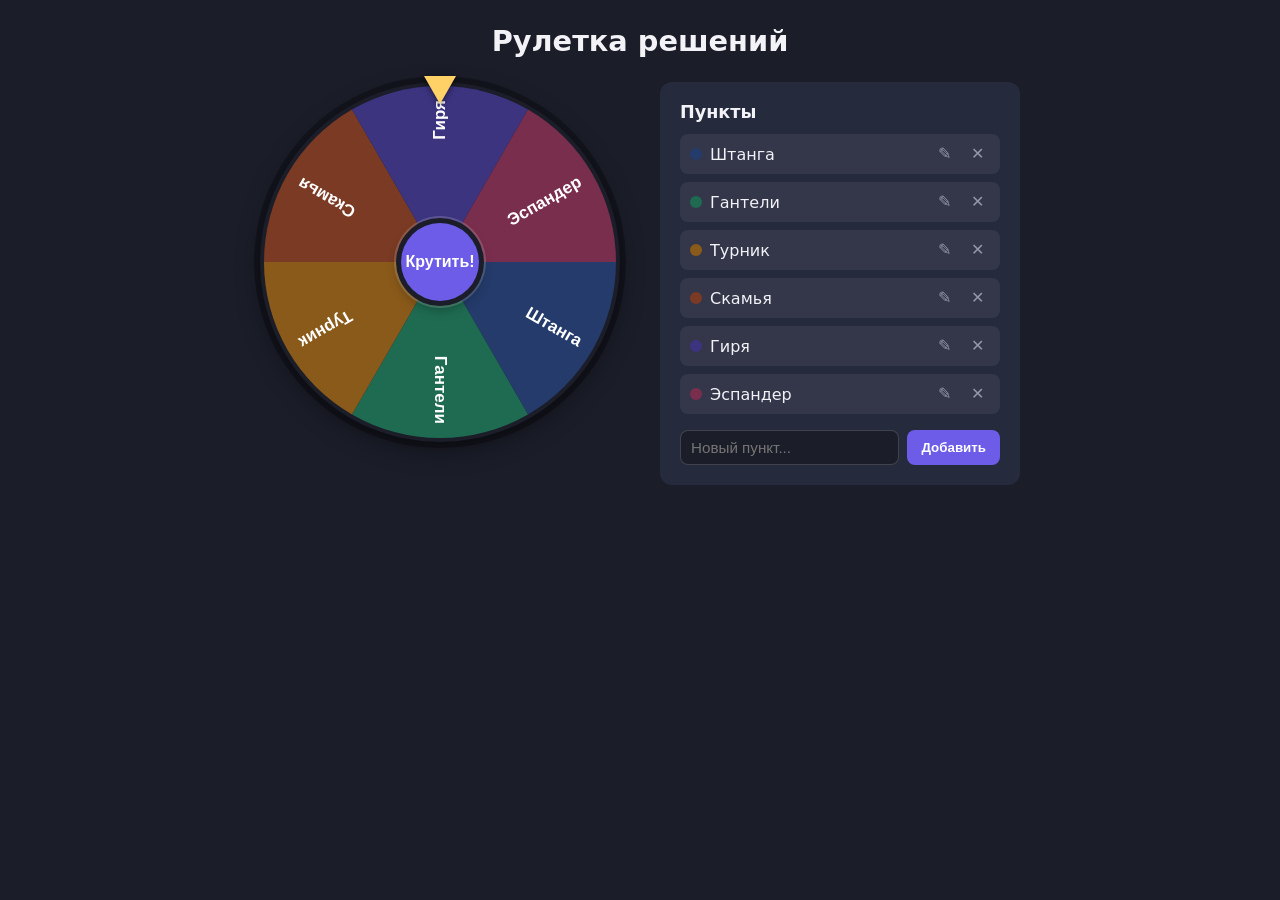
==== index.html @ 4060b486 "Рулетка решений" ====
<!DOCTYPE html>
<html lang="ru">
<head>
<meta charset="UTF-8">
<meta name="viewport" content="width=device-width, initial-scale=1.0">
<title>Рулетка решений</title>
<link rel="stylesheet" href="style.css">
</head>
<body>
  <h1>Рулетка решений</h1>

  <div class="app">
    <div class="wheel-area">
      <div class="wheel-wrapper">
        <div class="pointer"></div>
        <canvas id="wheel" width="360" height="360"></canvas>
        <button id="spinBtn" class="spin-btn">Крутить!</button>
      </div>
      <p id="hint" class="hint" hidden>Добавьте хотя бы 2 пункта, чтобы крутить колесо</p>
    </div>

    <div class="items-area">
      <h2>Пункты</h2>
      <ul id="itemsList" class="items-list"></ul>

      <form id="addForm" class="add-form">
        <input type="text" id="newItemInput" placeholder="Новый пункт..." maxlength="40" required>
        <button type="submit">Добавить</button>
      </form>
    </div>
  </div>

  <div id="resultOverlay" class="result-overlay" hidden>
    <div class="result-box">
      <p class="result-label">Выпало:</p>
      <h2 id="resultText" class="result-text"></h2>
      <div class="result-buttons">
        <button id="spinAgainBtn">Крутить снова</button>
        <button id="closeResultBtn">Закрыть</button>
      </div>
    </div>
  </div>

  <script src="script.js"></script>
</body>
</html>
---- style.css ----
:root {
  --bg: #1b1d29;
  --panel: #262a3d;
  --text: #f2f2f7;
  --muted: #9296ab;
  --accent: #6c5ce7;
  --accent-hover: #7d6ef0;
  --danger: #e74c3c;
}

* {
  box-sizing: border-box;
}

body {
  margin: 0;
  min-height: 100vh;
  background: var(--bg) url("gym-bg.svg") center bottom / cover no-repeat fixed;
  color: var(--text);
  font-family: "Segoe UI", system-ui, sans-serif;
  display: flex;
  flex-direction: column;
  align-items: center;
  padding: 24px;
}

h1 {
  margin: 0 0 24px;
  font-size: 1.8rem;
}

.app {
  display: flex;
  flex-wrap: wrap;
  gap: 40px;
  justify-content: center;
  align-items: flex-start;
  width: 100%;
  max-width: 900px;
}

.wheel-area {
  display: flex;
  flex-direction: column;
  align-items: center;
  gap: 16px;
}

.wheel-wrapper {
  position: relative;
  width: 360px;
  max-width: 82vw;
  aspect-ratio: 1 / 1;
  display: flex;
  align-items: center;
  justify-content: center;
}

#wheel {
  width: 100%;
  height: 100%;
  border-radius: 50%;
  box-shadow: 0 0 0 6px #0000004d, 0 8px 24px rgba(0, 0, 0, 0.4);
  will-change: transform;
}

.pointer {
  position: absolute;
  top: -6px;
  left: 50%;
  transform: translateX(-50%);
  width: 0;
  height: 0;
  border-left: 16px solid transparent;
  border-right: 16px solid transparent;
  border-top: 28px solid #ffd166;
  z-index: 6;
  filter: drop-shadow(0 2px 3px rgba(0, 0, 0, 0.5));
}

.spin-btn {
  position: absolute;
  top: 50%;
  left: 50%;
  transform: translate(-50%, -50%);
  width: 78px;
  height: 78px;
  padding: 0;
  font-size: 1rem;
  font-weight: 700;
  line-height: 1.1;
  border: none;
  border-radius: 50%;
  background: var(--accent);
  color: #fff;
  cursor: pointer;
  box-shadow: 0 0 0 5px var(--bg), 0 0 0 7px #ffffff2a, 0 6px 14px rgba(0, 0, 0, 0.45);
  transition: background 0.15s ease, transform 0.1s ease;
  z-index: 5;
}

.spin-btn:hover:not(:disabled) {
  background: var(--accent-hover);
}

.spin-btn:active:not(:disabled) {
  transform: translate(-50%, -50%) scale(0.96);
}

.spin-btn:disabled {
  opacity: 0.5;
  cursor: not-allowed;
}

.hint {
  color: var(--danger);
  font-size: 0.9rem;
  margin: 0;
}

.items-area {
  flex: 1;
  min-width: 260px;
  max-width: 360px;
  background: var(--panel);
  border-radius: 12px;
  padding: 20px;
}

.items-area h2 {
  margin: 0 0 12px;
  font-size: 1.1rem;
}

.items-list {
  list-style: none;
  margin: 0 0 16px;
  padding: 0;
  display: flex;
  flex-direction: column;
  gap: 8px;
  max-height: 320px;
  overflow-y: auto;
}

.item-row {
  display: flex;
  align-items: center;
  gap: 8px;
  background: #ffffff10;
  padding: 8px 10px;
  border-radius: 8px;
}

.item-color {
  width: 12px;
  height: 12px;
  border-radius: 50%;
  flex-shrink: 0;
}

.item-label {
  flex: 1;
  overflow: hidden;
  text-overflow: ellipsis;
  white-space: nowrap;
}

.item-input {
  flex: 1;
  padding: 4px 6px;
  border-radius: 6px;
  border: 1px solid var(--accent);
  background: var(--bg);
  color: var(--text);
  font-size: 0.95rem;
}

.icon-btn {
  border: none;
  background: transparent;
  color: var(--muted);
  cursor: pointer;
  font-size: 1rem;
  padding: 4px 6px;
  border-radius: 6px;
  line-height: 1;
}

.icon-btn:hover {
  background: #ffffff1a;
  color: var(--text);
}

.icon-btn.delete:hover {
  color: var(--danger);
}

.add-form {
  display: flex;
  gap: 8px;
}

.add-form input {
  flex: 1;
  padding: 8px 10px;
  border-radius: 8px;
  border: 1px solid #ffffff2a;
  background: var(--bg);
  color: var(--text);
  font-size: 0.95rem;
}

.add-form button {
  padding: 8px 14px;
  border: none;
  border-radius: 8px;
  background: var(--accent);
  color: #fff;
  cursor: pointer;
  font-weight: 600;
}

.add-form button:hover {
  background: var(--accent-hover);
}

.result-overlay {
  position: fixed;
  inset: 0;
  background: rgba(0, 0, 0, 0.75);
  display: flex;
  align-items: center;
  justify-content: center;
  z-index: 100;
  animation: fadeIn 0.2s ease;
}

.result-overlay[hidden] {
  display: none;
}

.result-box {
  background: var(--panel);
  padding: 48px 56px;
  border-radius: 20px;
  text-align: center;
  max-width: 90vw;
  animation: popIn 0.25s ease;
}

.result-label {
  margin: 0;
  color: var(--muted);
  font-size: 1.1rem;
}

.result-text {
  margin: 8px 0 32px;
  font-size: clamp(1.8rem, 6vw, 3.2rem);
  color: var(--accent-hover);
  word-break: break-word;
}

.result-buttons {
  display: flex;
  gap: 16px;
  justify-content: center;
  flex-wrap: wrap;
}

.result-buttons button {
  padding: 12px 24px;
  border: none;
  border-radius: 999px;
  font-size: 1rem;
  font-weight: 600;
  cursor: pointer;
}

#spinAgainBtn {
  background: var(--accent);
  color: #fff;
}

#spinAgainBtn:hover {
  background: var(--accent-hover);
}

#closeResultBtn {
  background: #ffffff1a;
  color: var(--text);
}

#closeResultBtn:hover {
  background: #ffffff2e;
}

@keyframes fadeIn {
  from { opacity: 0; }
  to { opacity: 1; }
}

@keyframes popIn {
  from { transform: scale(0.85); opacity: 0; }
  to { transform: scale(1); opacity: 1; }
}

.confetti-layer {
  position: fixed;
  inset: 0;
  pointer-events: none;
  z-index: 200;
  overflow: hidden;
}

.confetti-piece {
  position: absolute;
  top: -20px;
  width: 8px;
  height: 14px;
  opacity: 0.95;
  animation-name: confetti-fall;
  animation-timing-function: linear;
  animation-fill-mode: forwards;
}

@keyframes confetti-fall {
  0% {
    transform: translateY(0) translateX(0) rotate(0deg);
    opacity: 1;
  }
  85% {
    opacity: 1;
  }
  100% {
    transform: translateY(var(--fall-distance)) translateX(var(--drift)) rotate(var(--spin));
    opacity: 0;
  }
}
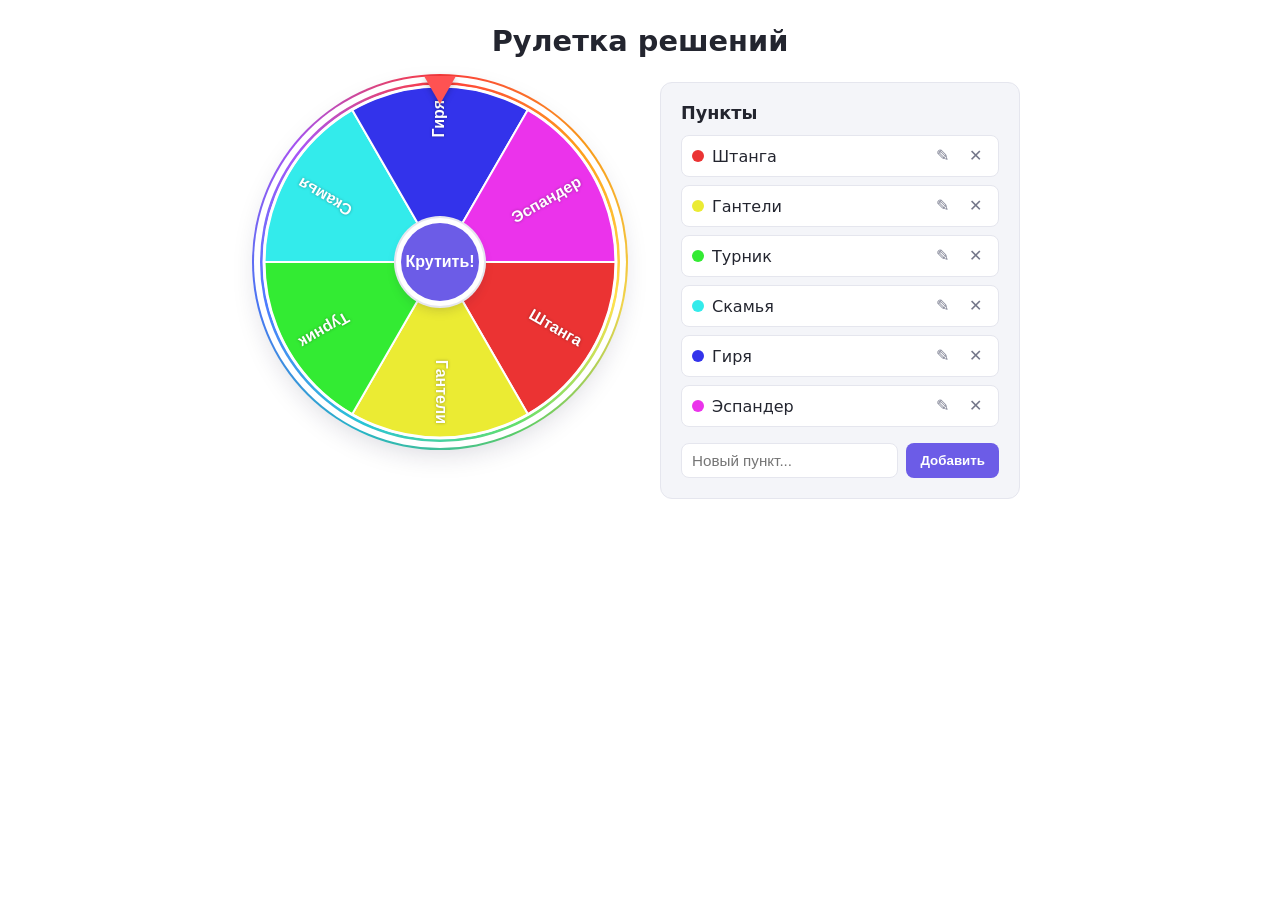
==== commit bc476734: "Белый фон и радужное колесо, адаптив под мобильные" ====
--- a/index.html
+++ b/index.html
@@ -12,6 +12,7 @@
   <div class="app">
     <div class="wheel-area">
       <div class="wheel-wrapper">
+        <div class="wheel-ring"></div>
         <div class="pointer"></div>
         <canvas id="wheel" width="360" height="360"></canvas>
         <button id="spinBtn" class="spin-btn">Крутить!</button>
--- a/style.css
+++ b/style.css
@@ -1,27 +1,33 @@
 :root {
-  --bg: #1b1d29;
-  --panel: #262a3d;
-  --text: #f2f2f7;
-  --muted: #9296ab;
+  --bg: #ffffff;
+  --panel: #f4f5f9;
+  --text: #23252f;
+  --muted: #74778a;
   --accent: #6c5ce7;
   --accent-hover: #7d6ef0;
   --danger: #e74c3c;
+  --border: #e5e6ee;
 }
 
 * {
   box-sizing: border-box;
+}
+
+html {
+  overflow-x: hidden;
 }
 
 body {
   margin: 0;
   min-height: 100vh;
-  background: var(--bg) url("gym-bg.svg") center bottom / cover no-repeat fixed;
+  background: var(--bg);
   color: var(--text);
   font-family: "Segoe UI", system-ui, sans-serif;
   display: flex;
   flex-direction: column;
   align-items: center;
   padding: 24px;
+  overflow-x: hidden;
 }
 
 h1 {
@@ -56,12 +62,27 @@
   justify-content: center;
 }
 
+.wheel-ring {
+  position: absolute;
+  inset: -8px;
+  border-radius: 50%;
+  background: conic-gradient(
+    from 0deg,
+    #ff3b3b, #ff9f1a, #ffe14d, #63e06b,
+    #29c5d6, #4d7bff, #a855f7, #ff3b3b
+  );
+  filter: blur(0.2px);
+  z-index: 0;
+}
+
 #wheel {
+  position: relative;
   width: 100%;
   height: 100%;
   border-radius: 50%;
-  box-shadow: 0 0 0 6px #0000004d, 0 8px 24px rgba(0, 0, 0, 0.4);
+  box-shadow: 0 0 0 6px #ffffff, 0 10px 28px rgba(30, 20, 60, 0.18);
   will-change: transform;
+  z-index: 1;
 }
 
 .pointer {
@@ -73,9 +94,9 @@
   height: 0;
   border-left: 16px solid transparent;
   border-right: 16px solid transparent;
-  border-top: 28px solid #ffd166;
+  border-top: 28px solid #ff5252;
   z-index: 6;
-  filter: drop-shadow(0 2px 3px rgba(0, 0, 0, 0.5));
+  filter: drop-shadow(0 2px 3px rgba(0, 0, 0, 0.25));
 }
 
 .spin-btn {
@@ -94,7 +115,7 @@
   background: var(--accent);
   color: #fff;
   cursor: pointer;
-  box-shadow: 0 0 0 5px var(--bg), 0 0 0 7px #ffffff2a, 0 6px 14px rgba(0, 0, 0, 0.45);
+  box-shadow: 0 0 0 5px #ffffff, 0 0 0 7px var(--border), 0 6px 14px rgba(30, 20, 60, 0.3);
   transition: background 0.15s ease, transform 0.1s ease;
   z-index: 5;
 }
@@ -123,6 +144,7 @@
   min-width: 260px;
   max-width: 360px;
   background: var(--panel);
+  border: 1px solid var(--border);
   border-radius: 12px;
   padding: 20px;
 }
@@ -147,7 +169,8 @@
   display: flex;
   align-items: center;
   gap: 8px;
-  background: #ffffff10;
+  background: #ffffff;
+  border: 1px solid var(--border);
   padding: 8px 10px;
   border-radius: 8px;
 }
@@ -188,7 +211,7 @@
 }
 
 .icon-btn:hover {
-  background: #ffffff1a;
+  background: var(--panel);
   color: var(--text);
 }
 
@@ -205,8 +228,8 @@
   flex: 1;
   padding: 8px 10px;
   border-radius: 8px;
-  border: 1px solid #ffffff2a;
-  background: var(--bg);
+  border: 1px solid var(--border);
+  background: #ffffff;
   color: var(--text);
   font-size: 0.95rem;
 }
@@ -241,11 +264,12 @@
 }
 
 .result-box {
-  background: var(--panel);
+  background: #ffffff;
   padding: 48px 56px;
   border-radius: 20px;
   text-align: center;
   max-width: 90vw;
+  box-shadow: 0 20px 50px rgba(30, 20, 60, 0.35);
   animation: popIn 0.25s ease;
 }
 
@@ -288,12 +312,13 @@
 }
 
 #closeResultBtn {
-  background: #ffffff1a;
+  background: var(--panel);
   color: var(--text);
+  border: 1px solid var(--border);
 }
 
 #closeResultBtn:hover {
-  background: #ffffff2e;
+  background: var(--border);
 }
 
 @keyframes fadeIn {
@@ -325,6 +350,47 @@
   animation-fill-mode: forwards;
 }
 
+@media (max-width: 600px) {
+  body {
+    padding: 16px;
+  }
+
+  h1 {
+    font-size: 1.4rem;
+    margin-bottom: 16px;
+    text-align: center;
+  }
+
+  .app {
+    gap: 24px;
+  }
+
+  .wheel-wrapper {
+    width: 300px;
+    max-width: 78vw;
+  }
+
+  .spin-btn {
+    width: 64px;
+    height: 64px;
+    font-size: 0.85rem;
+  }
+
+  .items-area {
+    width: 100%;
+    max-width: 420px;
+  }
+
+  .result-box {
+    padding: 32px 24px;
+  }
+
+  .result-buttons button {
+    padding: 10px 18px;
+    font-size: 0.95rem;
+  }
+}
+
 @keyframes confetti-fall {
   0% {
     transform: translateY(0) translateX(0) rotate(0deg);
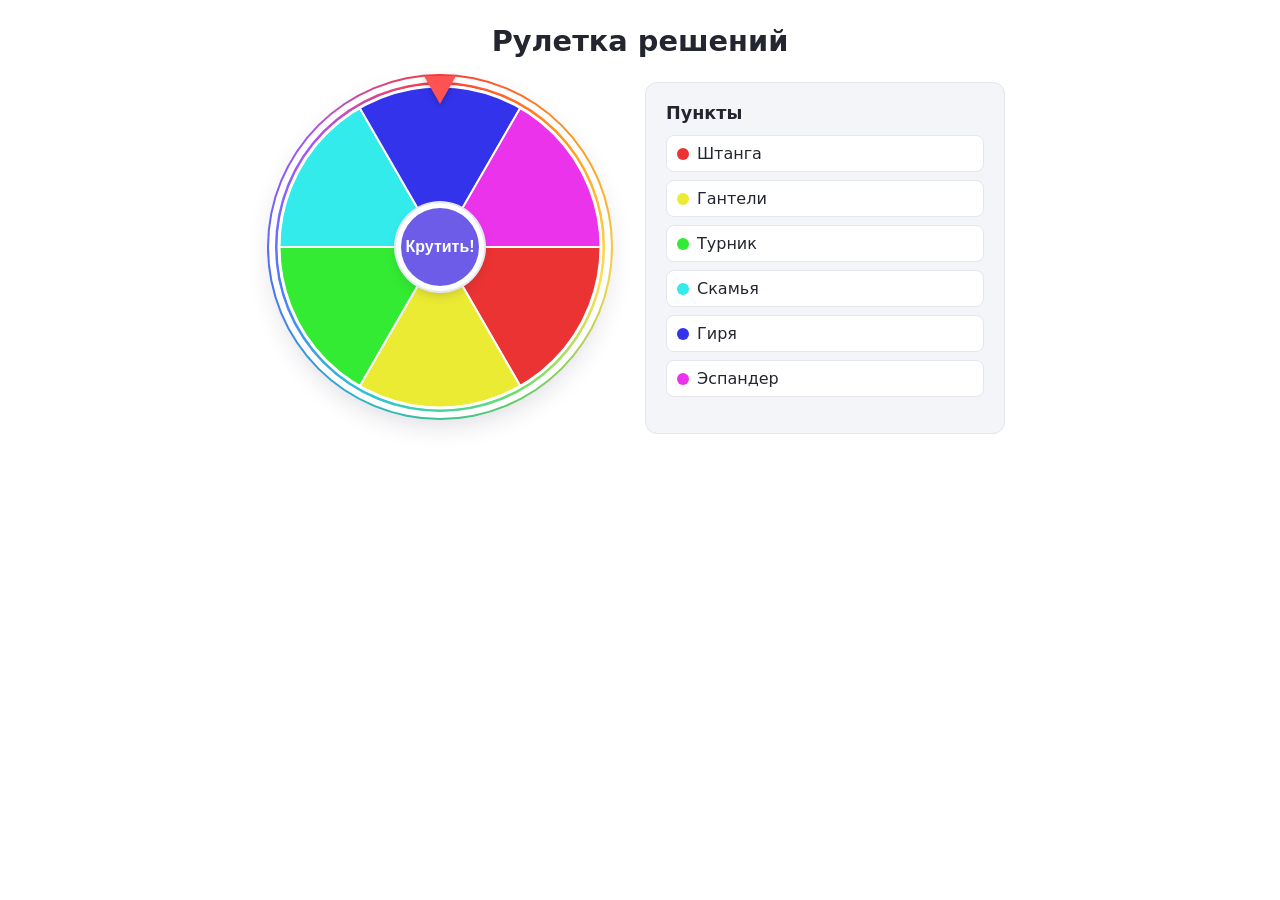
==== commit 731d2454: "Уменьшить колесо до 330px, убрать редактирование пунктов пользователями" ====
--- a/index.html
+++ b/index.html
@@ -4,7 +4,7 @@
 <meta charset="UTF-8">
 <meta name="viewport" content="width=device-width, initial-scale=1.0">
 <title>Рулетка решений</title>
-<link rel="stylesheet" href="style.css">
+<link rel="stylesheet" href="style.css?v=3">
 </head>
 <body>
   <h1>Рулетка решений</h1>
@@ -14,7 +14,7 @@
       <div class="wheel-wrapper">
         <div class="wheel-ring"></div>
         <div class="pointer"></div>
-        <canvas id="wheel" width="360" height="360"></canvas>
+        <canvas id="wheel" width="330" height="330"></canvas>
         <button id="spinBtn" class="spin-btn">Крутить!</button>
       </div>
       <p id="hint" class="hint" hidden>Добавьте хотя бы 2 пункта, чтобы крутить колесо</p>
@@ -23,11 +23,6 @@
     <div class="items-area">
       <h2>Пункты</h2>
       <ul id="itemsList" class="items-list"></ul>
-
-      <form id="addForm" class="add-form">
-        <input type="text" id="newItemInput" placeholder="Новый пункт..." maxlength="40" required>
-        <button type="submit">Добавить</button>
-      </form>
     </div>
   </div>
 
@@ -42,6 +37,6 @@
     </div>
   </div>
 
-  <script src="script.js"></script>
+  <script src="script.js?v=3"></script>
 </body>
 </html>
--- a/style.css
+++ b/style.css
@@ -54,7 +54,7 @@
 
 .wheel-wrapper {
   position: relative;
-  width: 360px;
+  width: 330px;
   max-width: 82vw;
   aspect-ratio: 1 / 1;
   display: flex;
@@ -189,65 +189,6 @@
   white-space: nowrap;
 }
 
-.item-input {
-  flex: 1;
-  padding: 4px 6px;
-  border-radius: 6px;
-  border: 1px solid var(--accent);
-  background: var(--bg);
-  color: var(--text);
-  font-size: 0.95rem;
-}
-
-.icon-btn {
-  border: none;
-  background: transparent;
-  color: var(--muted);
-  cursor: pointer;
-  font-size: 1rem;
-  padding: 4px 6px;
-  border-radius: 6px;
-  line-height: 1;
-}
-
-.icon-btn:hover {
-  background: var(--panel);
-  color: var(--text);
-}
-
-.icon-btn.delete:hover {
-  color: var(--danger);
-}
-
-.add-form {
-  display: flex;
-  gap: 8px;
-}
-
-.add-form input {
-  flex: 1;
-  padding: 8px 10px;
-  border-radius: 8px;
-  border: 1px solid var(--border);
-  background: #ffffff;
-  color: var(--text);
-  font-size: 0.95rem;
-}
-
-.add-form button {
-  padding: 8px 14px;
-  border: none;
-  border-radius: 8px;
-  background: var(--accent);
-  color: #fff;
-  cursor: pointer;
-  font-weight: 600;
-}
-
-.add-form button:hover {
-  background: var(--accent-hover);
-}
-
 .result-overlay {
   position: fixed;
   inset: 0;
@@ -366,7 +307,7 @@
   }
 
   .wheel-wrapper {
-    width: 300px;
+    width: 280px;
     max-width: 78vw;
   }
 
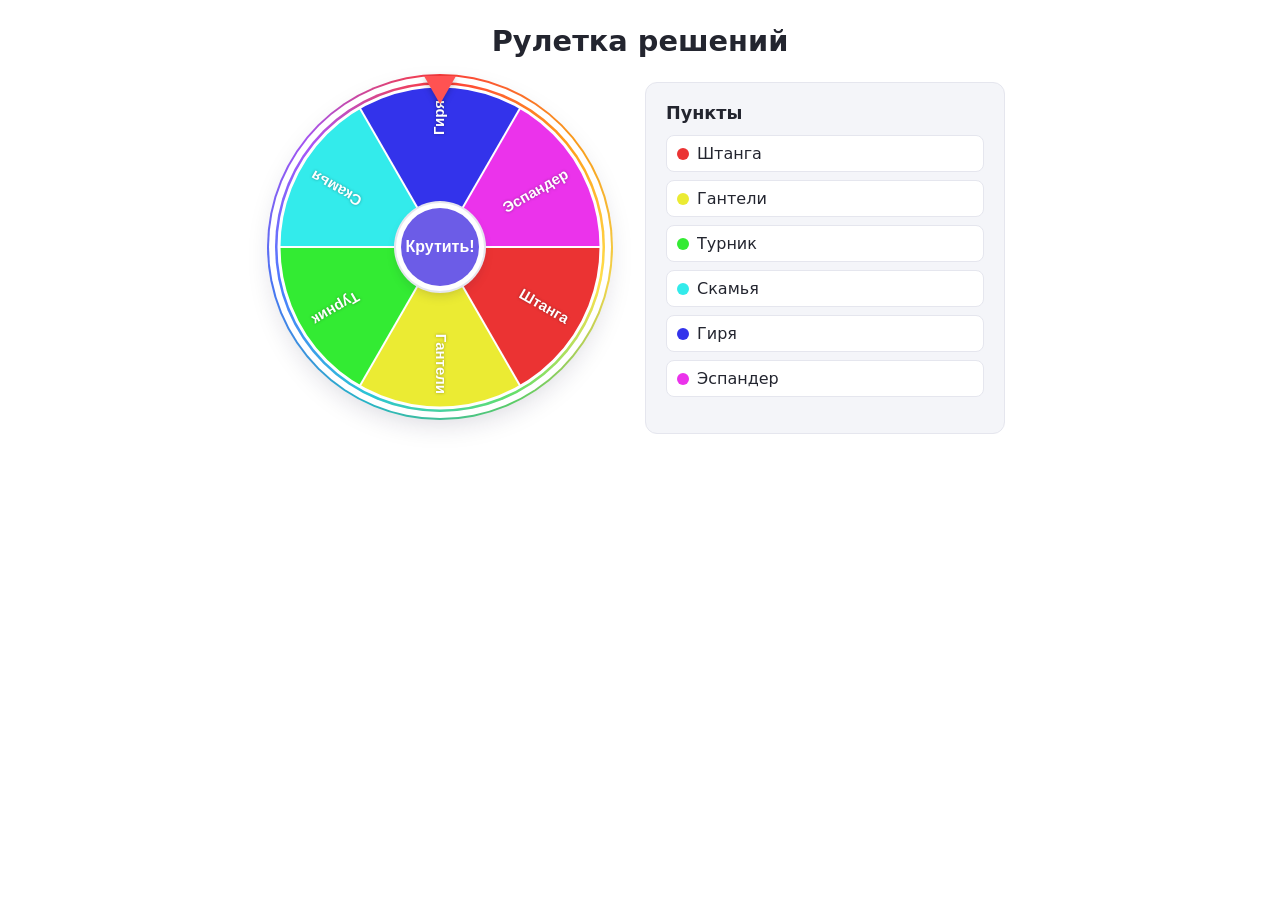
==== commit ef9bf679: "Вернуть названия на сектора, убрать артефакты обводки в центре" ====
--- a/index.html
+++ b/index.html
@@ -4,7 +4,7 @@
 <meta charset="UTF-8">
 <meta name="viewport" content="width=device-width, initial-scale=1.0">
 <title>Рулетка решений</title>
-<link rel="stylesheet" href="style.css?v=3">
+<link rel="stylesheet" href="style.css?v=4">
 </head>
 <body>
   <h1>Рулетка решений</h1>
@@ -37,6 +37,6 @@
     </div>
   </div>
 
-  <script src="script.js?v=3"></script>
+  <script src="script.js?v=4"></script>
 </body>
 </html>
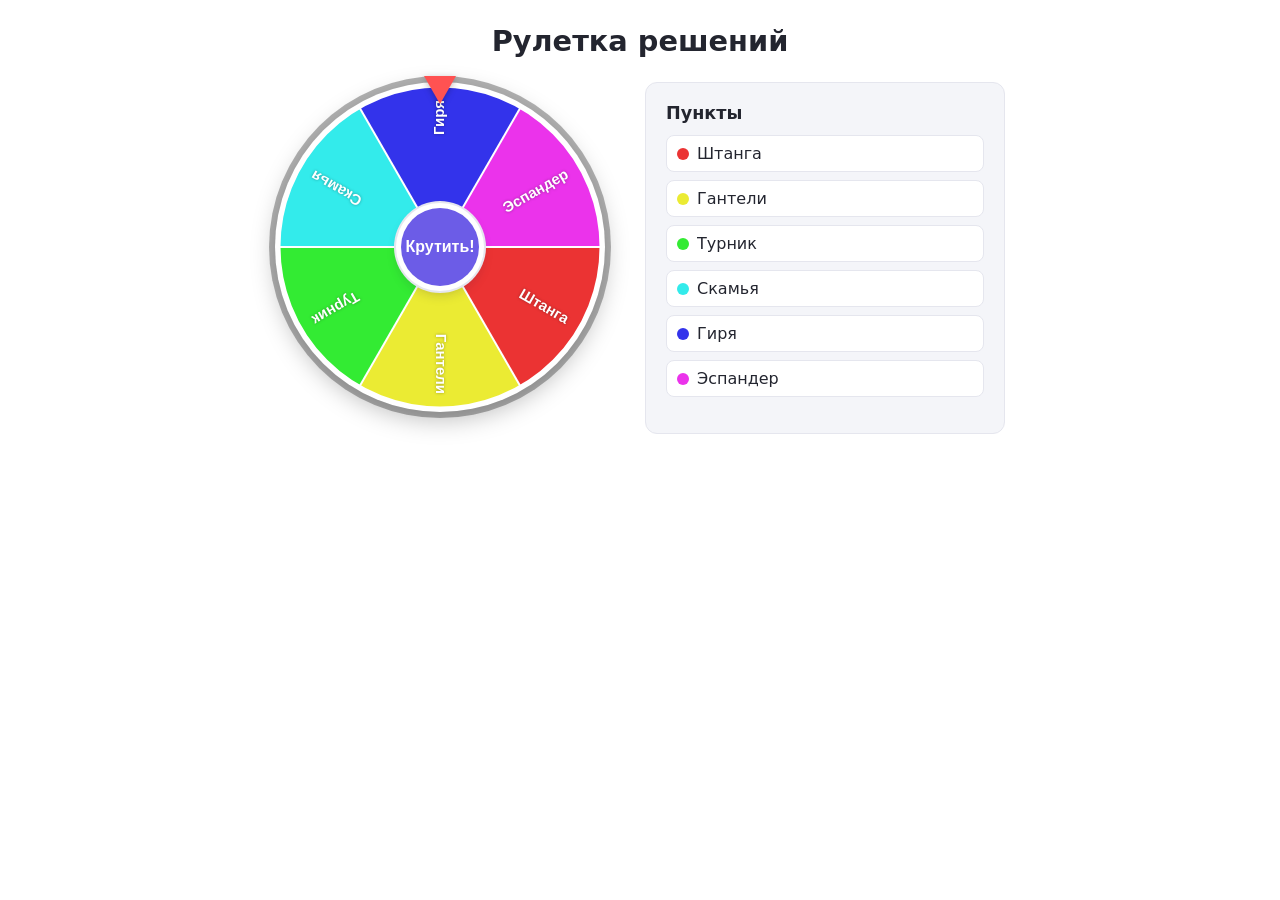
==== commit 7178b55e: "Вернуть исходный тёмный контур колеса вместо радужного кольца" ====
--- a/index.html
+++ b/index.html
@@ -4,7 +4,7 @@
 <meta charset="UTF-8">
 <meta name="viewport" content="width=device-width, initial-scale=1.0">
 <title>Рулетка решений</title>
-<link rel="stylesheet" href="style.css?v=4">
+<link rel="stylesheet" href="style.css?v=5">
 </head>
 <body>
   <h1>Рулетка решений</h1>
@@ -12,7 +12,6 @@
   <div class="app">
     <div class="wheel-area">
       <div class="wheel-wrapper">
-        <div class="wheel-ring"></div>
         <div class="pointer"></div>
         <canvas id="wheel" width="330" height="330"></canvas>
         <button id="spinBtn" class="spin-btn">Крутить!</button>
--- a/style.css
+++ b/style.css
@@ -62,25 +62,12 @@
   justify-content: center;
 }
 
-.wheel-ring {
-  position: absolute;
-  inset: -8px;
-  border-radius: 50%;
-  background: conic-gradient(
-    from 0deg,
-    #ff3b3b, #ff9f1a, #ffe14d, #63e06b,
-    #29c5d6, #4d7bff, #a855f7, #ff3b3b
-  );
-  filter: blur(0.2px);
-  z-index: 0;
-}
-
 #wheel {
   position: relative;
   width: 100%;
   height: 100%;
   border-radius: 50%;
-  box-shadow: 0 0 0 6px #ffffff, 0 10px 28px rgba(30, 20, 60, 0.18);
+  box-shadow: 0 0 0 6px #0000004d, 0 8px 24px rgba(0, 0, 0, 0.25);
   will-change: transform;
   z-index: 1;
 }
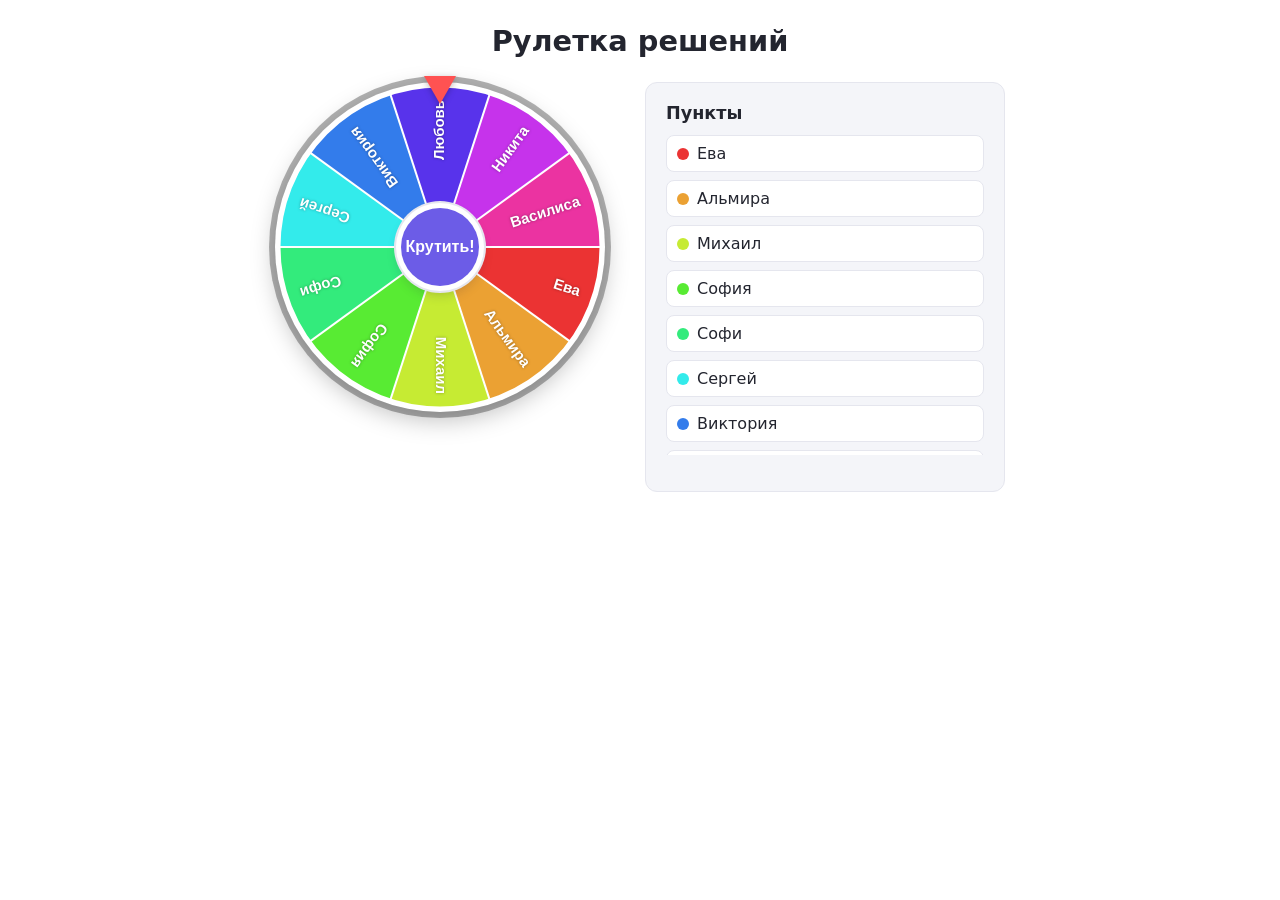
==== commit 32ee59fd: "Заменить список пунктов на имена, добавить эффект падения сектора Победивший сектор теперь плавно от" ====
--- a/index.html
+++ b/index.html
@@ -4,7 +4,7 @@
 <meta charset="UTF-8">
 <meta name="viewport" content="width=device-width, initial-scale=1.0">
 <title>Рулетка решений</title>
-<link rel="stylesheet" href="style.css?v=5">
+<link rel="stylesheet" href="style.css?v=7">
 </head>
 <body>
   <h1>Рулетка решений</h1>
@@ -16,7 +16,7 @@
         <canvas id="wheel" width="330" height="330"></canvas>
         <button id="spinBtn" class="spin-btn">Крутить!</button>
       </div>
-      <p id="hint" class="hint" hidden>Добавьте хотя бы 2 пункта, чтобы крутить колесо</p>
+      <p id="hint" class="hint" hidden>Осталось меньше 2 имён — перезайдите на страницу, чтобы начать заново</p>
     </div>
 
     <div class="items-area">
@@ -36,6 +36,6 @@
     </div>
   </div>
 
-  <script src="script.js?v=4"></script>
+  <script src="script.js?v=7"></script>
 </body>
 </html>
--- a/style.css
+++ b/style.css
@@ -70,6 +70,16 @@
   box-shadow: 0 0 0 6px #0000004d, 0 8px 24px rgba(0, 0, 0, 0.25);
   will-change: transform;
   z-index: 1;
+}
+
+.falling-sector {
+  position: absolute;
+  top: 0;
+  left: 0;
+  border-radius: 50%;
+  pointer-events: none;
+  z-index: 4;
+  opacity: 1;
 }
 
 .pointer {
@@ -160,6 +170,12 @@
   border: 1px solid var(--border);
   padding: 8px 10px;
   border-radius: 8px;
+  transition: opacity 0.5s ease, transform 0.5s ease;
+}
+
+.item-row.item-row--removing {
+  opacity: 0;
+  transform: scale(0.9);
 }
 
 .item-color {
